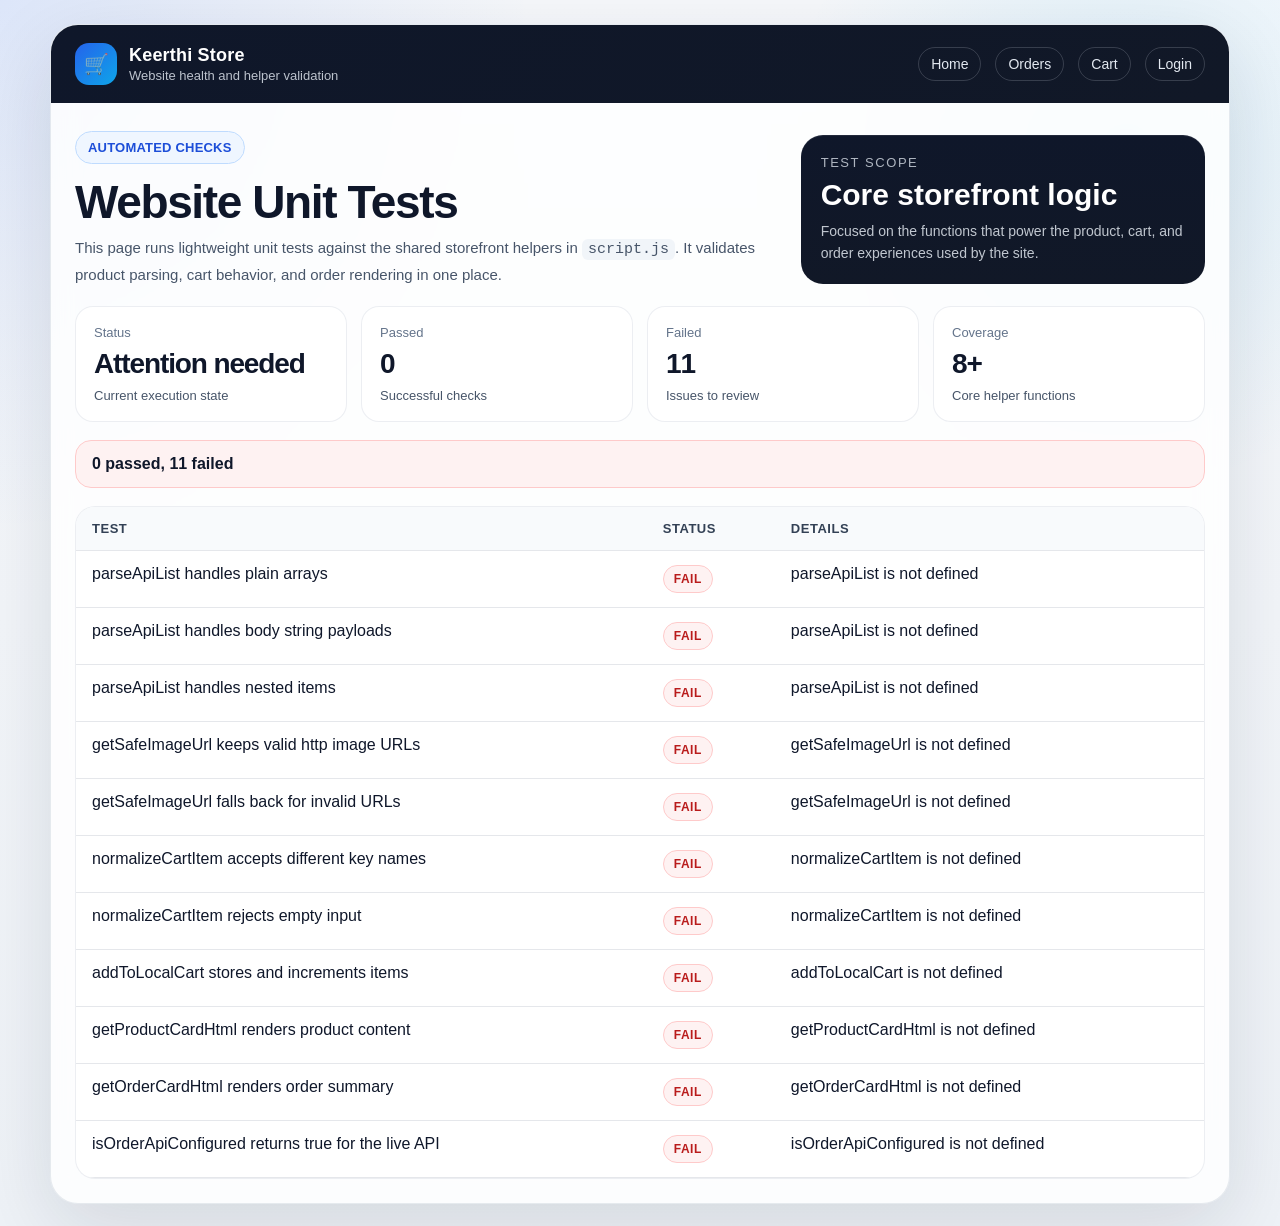
==== frontend/website.test.html @ f7f2662a "Initial clean commit" ====
<!DOCTYPE html>
<html>
<head>
    <meta charset="UTF-8">
    <meta name="viewport" content="width=device-width, initial-scale=1.0">
    <title>Website Unit Tests</title>
    <meta name="color-scheme" content="light">
    <style>
        body {
            font-family: Aptos, "Segoe UI Variable Display", "Segoe UI", sans-serif;
            margin: 0;
            min-height: 100vh;
            color: #0f172a;
            background:
                radial-gradient(circle at top left, rgba(37, 99, 235, 0.12), transparent 30%),
                radial-gradient(circle at 88% 12%, rgba(14, 165, 233, 0.1), transparent 22%),
                linear-gradient(180deg, #f6f8fb 0%, #eef2f7 100%);
        }

        .panel {
            max-width: 1180px;
            margin: 0 auto;
            padding: 24px;
        }

        .shell {
            background: rgba(255, 255, 255, 0.82);
            border: 1px solid rgba(148, 163, 184, 0.22);
            border-radius: 28px;
            box-shadow: 0 24px 80px rgba(15, 23, 42, 0.12);
            overflow: hidden;
            backdrop-filter: blur(14px);
        }

        .topbar {
            display: flex;
            justify-content: space-between;
            align-items: center;
            gap: 16px;
            padding: 18px 24px;
            background: linear-gradient(135deg, #0f172a 0%, #111827 100%);
            color: #fff;
        }

        .brand {
            display: flex;
            align-items: center;
            gap: 12px;
        }

        .brand-mark {
            width: 42px;
            height: 42px;
            border-radius: 14px;
            background: linear-gradient(135deg, #2563eb 0%, #0ea5e9 100%);
            display: grid;
            place-items: center;
            font-size: 20px;
        }

        .brand-text h1 {
            margin: 0;
            font-size: 18px;
            letter-spacing: 0.2px;
        }

        .brand-text p {
            margin: 2px 0 0;
            color: rgba(226, 232, 240, 0.82);
            font-size: 13px;
        }

        .toplinks {
            display: flex;
            gap: 14px;
            flex-wrap: wrap;
        }

        .toplinks a {
            color: #e2e8f0;
            text-decoration: none;
            font-size: 14px;
            padding: 8px 12px;
            border-radius: 999px;
            border: 1px solid rgba(226, 232, 240, 0.18);
            transition: 0.2s ease;
        }

        .toplinks a:hover {
            background: rgba(255, 255, 255, 0.08);
        }

        .hero {
            padding: 28px 24px 18px;
            display: grid;
            grid-template-columns: 1.4fr 0.8fr;
            gap: 18px;
            align-items: center;
        }

        .eyebrow {
            display: inline-flex;
            align-items: center;
            gap: 8px;
            padding: 8px 12px;
            border-radius: 999px;
            background: #eff6ff;
            color: #1d4ed8;
            border: 1px solid #bfdbfe;
            font-size: 13px;
            font-weight: 700;
            letter-spacing: 0.2px;
            text-transform: uppercase;
        }

        .hero h2 {
            margin: 14px 0 10px;
            font-size: clamp(30px, 4vw, 46px);
            line-height: 1.05;
            letter-spacing: -0.03em;
            color: #0f172a;
        }

        .hero p {
            margin: 0;
            max-width: 760px;
            color: #475569;
            line-height: 1.65;
            font-size: 15px;
        }

        .hero-card {
            background: linear-gradient(180deg, #0f172a 0%, #111827 100%);
            color: #fff;
            border-radius: 22px;
            padding: 20px;
            box-shadow: inset 0 1px 0 rgba(255, 255, 255, 0.08);
        }

        .hero-card .label {
            color: rgba(226, 232, 240, 0.76);
            font-size: 13px;
            text-transform: uppercase;
            letter-spacing: 0.12em;
        }

        .hero-card .value {
            margin-top: 8px;
            font-size: 30px;
            font-weight: 800;
        }

        .hero-card .subvalue {
            margin-top: 8px;
            color: rgba(226, 232, 240, 0.84);
            line-height: 1.6;
            font-size: 14px;
        }

        .stats {
            display: grid;
            grid-template-columns: repeat(4, minmax(0, 1fr));
            gap: 14px;
            padding: 0 24px 18px;
        }

        .stat-card {
            background: rgba(255, 255, 255, 0.9);
            border: 1px solid rgba(148, 163, 184, 0.18);
            border-radius: 18px;
            padding: 18px;
        }

        .stat-label {
            color: #64748b;
            font-size: 13px;
            margin-bottom: 8px;
        }

        .stat-value {
            font-size: 28px;
            font-weight: 800;
            letter-spacing: -0.04em;
            color: #0f172a;
        }

        .stat-note {
            margin-top: 8px;
            color: #475569;
            font-size: 13px;
        }

        .content {
            padding: 0 24px 24px;
        }

        .summary {
            padding: 14px 16px;
            border-radius: 16px;
            background: #eff6ff;
            border: 1px solid #bfdbfe;
            margin-bottom: 18px;
            font-weight: 700;
        }

        .table-wrap {
            overflow: hidden;
            border-radius: 20px;
            border: 1px solid rgba(148, 163, 184, 0.18);
            background: #fff;
        }

        table {
            width: 100%;
            border-collapse: collapse;
        }

        th, td {
            text-align: left;
            padding: 14px 16px;
            border-bottom: 1px solid #e5e7eb;
            vertical-align: top;
        }

        th {
            background: #f8fafc;
            color: #334155;
            font-size: 13px;
            text-transform: uppercase;
            letter-spacing: 0.04em;
        }

        .pass {
            color: #166534;
            font-weight: 700;
        }

        .fail {
            color: #b91c1c;
            font-weight: 700;
        }

        .badge {
            display: inline-flex;
            align-items: center;
            gap: 8px;
            padding: 6px 10px;
            border-radius: 999px;
            font-size: 12px;
            font-weight: 800;
            letter-spacing: 0.04em;
            text-transform: uppercase;
        }

        .badge.pass {
            background: #ecfdf5;
            border: 1px solid #bbf7d0;
        }

        .badge.fail {
            background: #fef2f2;
            border: 1px solid #fecaca;
        }

        code {
            background: #f1f5f9;
            padding: 2px 6px;
            border-radius: 6px;
            font-family: "Cascadia Mono", Consolas, monospace;
        }

        @media (max-width: 900px) {
            .hero, .stats {
                grid-template-columns: 1fr;
            }
        }

        @media (max-width: 640px) {
            .panel {
                padding: 14px;
            }

            .topbar,
            .hero,
            .stats,
            .content {
                padding-left: 16px;
                padding-right: 16px;
            }

            th, td {
                padding: 12px 10px;
                font-size: 14px;
            }
        }
    </style>
</head>
<body>
    <main class="panel">
        <section class="shell">
            <header class="topbar">
                <div class="brand">
                    <div class="brand-mark">🛒</div>
                    <div class="brand-text">
                        <h1>Keerthi Store</h1>
                        <p>Website health and helper validation</p>
                    </div>
                </div>
                <div class="toplinks">
                <a href="index.html">Home</a>
                <a href="orders.html">Orders</a>
                <a href="cart.html">Cart</a>
                <a href="login.html">Login</a>
                </div>
            </header>

            <section class="hero">
                <div>
                    <span class="eyebrow">Automated checks</span>
                    <h2>Website Unit Tests</h2>
                    <p>This page runs lightweight unit tests against the shared storefront helpers in <code>script.js</code>. It validates product parsing, cart behavior, and order rendering in one place.</p>
                </div>
                <aside class="hero-card">
                    <div class="label">Test scope</div>
                    <div class="value">Core storefront logic</div>
                    <div class="subvalue">Focused on the functions that power the product, cart, and order experiences used by the site.</div>
                </aside>
            </section>

            <section class="stats">
                <div class="stat-card">
                    <div class="stat-label">Status</div>
                    <div id="summaryValue" class="stat-value">Running</div>
                    <div class="stat-note">Current execution state</div>
                </div>
                <div class="stat-card">
                    <div class="stat-label">Passed</div>
                    <div id="passedCount" class="stat-value">0</div>
                    <div class="stat-note">Successful checks</div>
                </div>
                <div class="stat-card">
                    <div class="stat-label">Failed</div>
                    <div id="failedCount" class="stat-value">0</div>
                    <div class="stat-note">Issues to review</div>
                </div>
                <div class="stat-card">
                    <div class="stat-label">Coverage</div>
                    <div class="stat-value">8+</div>
                    <div class="stat-note">Core helper functions</div>
                </div>
            </section>

            <section class="content">
                <div id="summary" class="summary">Running tests...</div>
                <div class="table-wrap">
                    <table>
                        <thead>
                            <tr>
                                <th>Test</th>
                                <th>Status</th>
                                <th>Details</th>
                            </tr>
                        </thead>
                        <tbody id="results"></tbody>
                    </table>
                </div>
            </section>
        </section>
    </main>

    <script src="script.js"></script>
    <script>
        (function () {
            const results = [];

            function assert(condition, message) {
                if (!condition) {
                    throw new Error(message);
                }
            }

            function addResult(name, status, details) {
                results.push({ name, status, details });
            }

            function runTest(name, fn) {
                try {
                    fn();
                    addResult(name, 'PASS', '');
                } catch (error) {
                    addResult(name, 'FAIL', error.message);
                }
            }

            const originalLocalStorage = {
                getItem: localStorage.getItem.bind(localStorage),
                setItem: localStorage.setItem.bind(localStorage),
                removeItem: localStorage.removeItem.bind(localStorage)
            };

            try {
                localStorage.removeItem('keerthi_local_cart');

                runTest('parseApiList handles plain arrays', () => {
                    const data = [{ id: 1 }];
                    const result = parseApiList(data);
                    assert(Array.isArray(result), 'Expected an array');
                    assert(result.length === 1, 'Expected one item');
                });

                runTest('parseApiList handles body string payloads', () => {
                    const result = parseApiList({ body: JSON.stringify([{ id: 2 }]) });
                    assert(result.length === 1, 'Expected one parsed item');
                    assert(result[0].id === 2, 'Expected parsed item id 2');
                });

                runTest('parseApiList handles nested items', () => {
                    const result = parseApiList({ items: [{ id: 3 }] });
                    assert(result.length === 1, 'Expected one item from items array');
                });

                runTest('getSafeImageUrl keeps valid http image URLs', () => {
                    const url = getSafeImageUrl('https://example.com/image.png');
                    assert(url === 'https://example.com/image.png', 'Expected the original URL');
                });

                runTest('getSafeImageUrl falls back for invalid URLs', () => {
                    const url = getSafeImageUrl('javascript:alert(1)');
                    assert(url === FALLBACK_IMAGE, 'Expected fallback image');
                });

                runTest('normalizeCartItem accepts different key names', () => {
                    const item = normalizeCartItem({ productId: '42', qty: '3' });
                    assert(item.product_id === '42', 'Expected product_id 42');
                    assert(item.quantity === 3, 'Expected quantity 3');
                });

                runTest('normalizeCartItem rejects empty input', () => {
                    const item = normalizeCartItem({ quantity: 1 });
                    assert(item === null, 'Expected null for missing id');
                });

                runTest('addToLocalCart stores and increments items', () => {
                    localStorage.removeItem('keerthi_local_cart');
                    addToLocalCart('100');
                    addToLocalCart('100');
                    const cart = getLocalCart();
                    assert(cart.length === 1, 'Expected one cart item');
                    assert(cart[0].quantity === 2, 'Expected quantity 2');
                });

                runTest('getProductCardHtml renders product content', () => {
                    const html = getProductCardHtml({ product_id: '7', name: 'Lamp', price: 499, image: '' });
                    assert(html.includes('Lamp'), 'Expected product name');
                    assert(html.includes('Add to Cart'), 'Expected add button');
                });

                runTest('getOrderCardHtml renders order summary', () => {
                    const html = getOrderCardHtml({
                        order_id: 'ORD-1',
                        status: 'PLACED',
                        total_amount: 1200,
                        created_at: '2026-04-16T10:30:00Z',
                        cart_items: [{ name: 'Chair', quantity: 2, price: 600 }]
                    });
                    assert(html.includes('ORD-1'), 'Expected order id');
                    assert(html.includes('PLACED'), 'Expected order status');
                    assert(html.includes('Chair'), 'Expected order item name');
                });

                runTest('isOrderApiConfigured returns true for the live API', () => {
                    assert(isOrderApiConfigured() === true, 'Expected order API to be configured');
                });
            } finally {
                localStorage.removeItem('keerthi_local_cart');
                originalLocalStorage.removeItem('keerthi_local_cart');
            }

            const passed = results.filter(result => result.status === 'PASS').length;
            const failed = results.length - passed;

            document.getElementById('summary').textContent = `${passed} passed, ${failed} failed`;
            document.getElementById('summary').style.background = failed === 0 ? '#ecfdf5' : '#fef2f2';
            document.getElementById('summary').style.borderColor = failed === 0 ? '#bbf7d0' : '#fecaca';
            document.getElementById('summaryValue').textContent = failed === 0 ? 'Healthy' : 'Attention needed';
            document.getElementById('passedCount').textContent = String(passed);
            document.getElementById('failedCount').textContent = String(failed);

            document.getElementById('results').innerHTML = results.map(result => `
                <tr>
                    <td>${result.name}</td>
                    <td><span class="badge ${result.status === 'PASS' ? 'pass' : 'fail'}">${result.status}</span></td>
                    <td>${result.details || '-'}</td>
                </tr>
            `).join('');
        })();
    </script>
</body>
</html>
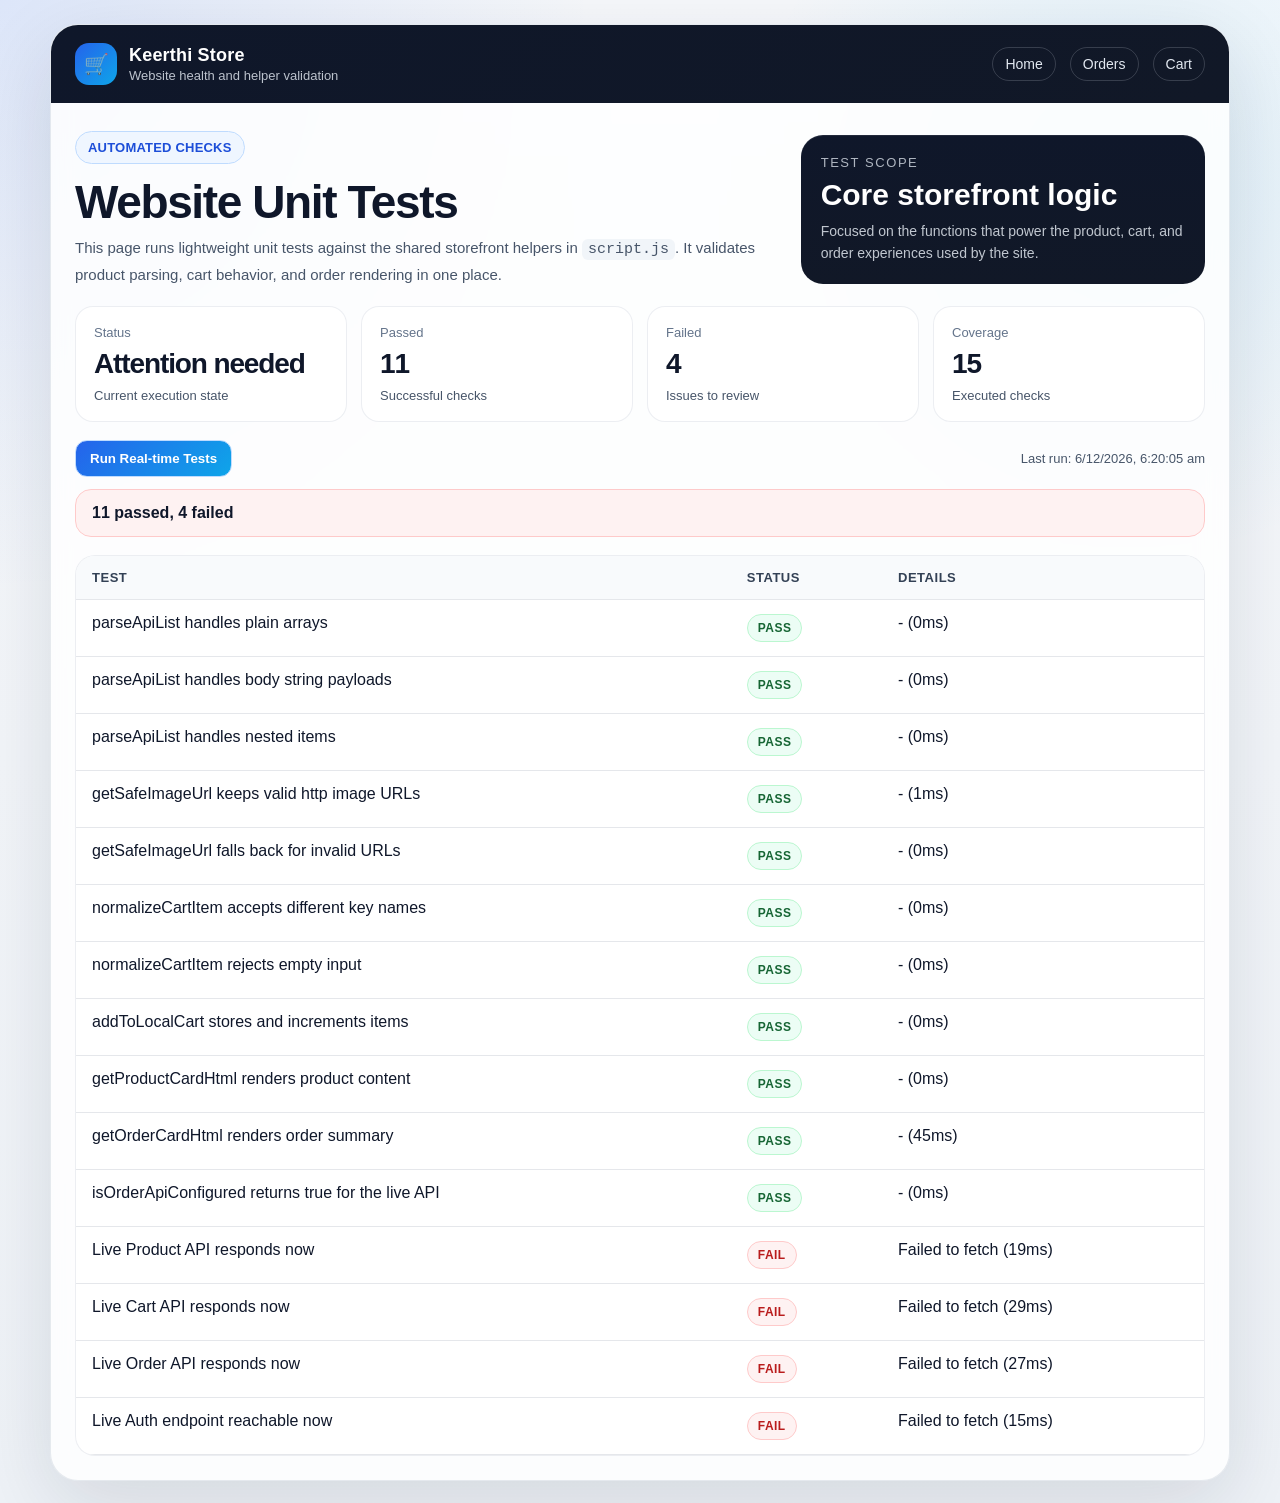
==== commit 9f457499: "Add authentication, cart updates, frontend pages and terraform changes" ====
--- a/frontend/website.test.html
+++ b/frontend/website.test.html
@@ -194,6 +194,35 @@
             padding: 0 24px 24px;
         }
 
+        .actions {
+            display: flex;
+            justify-content: space-between;
+            align-items: center;
+            gap: 12px;
+            margin-bottom: 12px;
+            flex-wrap: wrap;
+        }
+
+        .run-btn {
+            border: 1px solid #bfdbfe;
+            background: linear-gradient(135deg, #2563eb 0%, #0ea5e9 100%);
+            color: #fff;
+            padding: 10px 14px;
+            border-radius: 12px;
+            font-weight: 700;
+            cursor: pointer;
+        }
+
+        .run-btn:disabled {
+            opacity: 0.7;
+            cursor: not-allowed;
+        }
+
+        .run-meta {
+            font-size: 13px;
+            color: #475569;
+        }
+
         .summary {
             padding: 14px 16px;
             border-radius: 16px;
@@ -310,7 +339,6 @@
                 <a href="index.html">Home</a>
                 <a href="orders.html">Orders</a>
                 <a href="cart.html">Cart</a>
-                <a href="login.html">Login</a>
                 </div>
             </header>
 
@@ -345,12 +373,16 @@
                 </div>
                 <div class="stat-card">
                     <div class="stat-label">Coverage</div>
-                    <div class="stat-value">8+</div>
-                    <div class="stat-note">Core helper functions</div>
+                    <div id="coverageCount" class="stat-value">0</div>
+                    <div class="stat-note">Executed checks</div>
                 </div>
             </section>
 
             <section class="content">
+                <div class="actions">
+                    <button id="runNow" class="run-btn" type="button">Run Real-time Tests</button>
+                    <div id="lastRun" class="run-meta">Last run: not started</div>
+                </div>
                 <div id="summary" class="summary">Running tests...</div>
                 <div class="table-wrap">
                     <table>
@@ -368,10 +400,18 @@
         </section>
     </main>
 
-    <script src="script.js"></script>
+    <script src="js/script.js"></script>
     <script>
         (function () {
             const results = [];
+            const runButton = document.getElementById('runNow');
+            const summaryEl = document.getElementById('summary');
+            const summaryValueEl = document.getElementById('summaryValue');
+            const passedCountEl = document.getElementById('passedCount');
+            const failedCountEl = document.getElementById('failedCount');
+            const coverageCountEl = document.getElementById('coverageCount');
+            const resultsEl = document.getElementById('results');
+            const lastRunEl = document.getElementById('lastRun');
 
             function assert(condition, message) {
                 if (!condition) {
@@ -379,68 +419,106 @@
                 }
             }
 
-            function addResult(name, status, details) {
-                results.push({ name, status, details });
-            }
-
-            function runTest(name, fn) {
+            function addResult(name, status, details, durationMs) {
+                results.push({ name, status, details, durationMs });
+            }
+
+            async function runTest(name, fn) {
+                const start = performance.now();
                 try {
-                    fn();
-                    addResult(name, 'PASS', '');
+                    await fn();
+                    addResult(name, 'PASS', '', Math.round(performance.now() - start));
                 } catch (error) {
-                    addResult(name, 'FAIL', error.message);
+                    addResult(name, 'FAIL', error.message, Math.round(performance.now() - start));
                 }
             }
 
-            const originalLocalStorage = {
-                getItem: localStorage.getItem.bind(localStorage),
-                setItem: localStorage.setItem.bind(localStorage),
-                removeItem: localStorage.removeItem.bind(localStorage)
-            };
-
-            try {
+            async function expectApiResponse(url, options) {
+                const response = await fetch(url, options || {});
+                if (!response.ok) {
+                    throw new Error(`HTTP ${response.status}`);
+                }
+
+                try {
+                    await response.json();
+                } catch (error) {
+                    // Response can be empty for some endpoints; no-op.
+                }
+
+                return response;
+            }
+
+            function renderResults() {
+                const passed = results.filter(result => result.status === 'PASS').length;
+                const failed = results.length - passed;
+
+                summaryEl.textContent = `${passed} passed, ${failed} failed`;
+                summaryEl.style.background = failed === 0 ? '#ecfdf5' : '#fef2f2';
+                summaryEl.style.borderColor = failed === 0 ? '#bbf7d0' : '#fecaca';
+                summaryValueEl.textContent = failed === 0 ? 'Healthy' : 'Attention needed';
+                passedCountEl.textContent = String(passed);
+                failedCountEl.textContent = String(failed);
+                coverageCountEl.textContent = String(results.length);
+
+                resultsEl.innerHTML = results.map(result => `
+                    <tr>
+                        <td>${result.name}</td>
+                        <td><span class="badge ${result.status === 'PASS' ? 'pass' : 'fail'}">${result.status}</span></td>
+                        <td>${result.details || '-'} (${result.durationMs}ms)</td>
+                    </tr>
+                `).join('');
+            }
+
+            async function runAllTests() {
+                runButton.disabled = true;
+                runButton.textContent = 'Running...';
+                results.length = 0;
+                summaryEl.textContent = 'Running tests...';
+                summaryEl.style.background = '#eff6ff';
+                summaryEl.style.borderColor = '#bfdbfe';
+
                 localStorage.removeItem('keerthi_local_cart');
 
-                runTest('parseApiList handles plain arrays', () => {
+                await runTest('parseApiList handles plain arrays', async () => {
                     const data = [{ id: 1 }];
                     const result = parseApiList(data);
                     assert(Array.isArray(result), 'Expected an array');
                     assert(result.length === 1, 'Expected one item');
                 });
 
-                runTest('parseApiList handles body string payloads', () => {
+                await runTest('parseApiList handles body string payloads', async () => {
                     const result = parseApiList({ body: JSON.stringify([{ id: 2 }]) });
                     assert(result.length === 1, 'Expected one parsed item');
                     assert(result[0].id === 2, 'Expected parsed item id 2');
                 });
 
-                runTest('parseApiList handles nested items', () => {
+                await runTest('parseApiList handles nested items', async () => {
                     const result = parseApiList({ items: [{ id: 3 }] });
                     assert(result.length === 1, 'Expected one item from items array');
                 });
 
-                runTest('getSafeImageUrl keeps valid http image URLs', () => {
+                await runTest('getSafeImageUrl keeps valid http image URLs', async () => {
                     const url = getSafeImageUrl('https://example.com/image.png');
                     assert(url === 'https://example.com/image.png', 'Expected the original URL');
                 });
 
-                runTest('getSafeImageUrl falls back for invalid URLs', () => {
+                await runTest('getSafeImageUrl falls back for invalid URLs', async () => {
                     const url = getSafeImageUrl('javascript:alert(1)');
                     assert(url === FALLBACK_IMAGE, 'Expected fallback image');
                 });
 
-                runTest('normalizeCartItem accepts different key names', () => {
+                await runTest('normalizeCartItem accepts different key names', async () => {
                     const item = normalizeCartItem({ productId: '42', qty: '3' });
                     assert(item.product_id === '42', 'Expected product_id 42');
                     assert(item.quantity === 3, 'Expected quantity 3');
                 });
 
-                runTest('normalizeCartItem rejects empty input', () => {
+                await runTest('normalizeCartItem rejects empty input', async () => {
                     const item = normalizeCartItem({ quantity: 1 });
                     assert(item === null, 'Expected null for missing id');
                 });
 
-                runTest('addToLocalCart stores and increments items', () => {
+                await runTest('addToLocalCart stores and increments items', async () => {
                     localStorage.removeItem('keerthi_local_cart');
                     addToLocalCart('100');
                     addToLocalCart('100');
@@ -449,13 +527,13 @@
                     assert(cart[0].quantity === 2, 'Expected quantity 2');
                 });
 
-                runTest('getProductCardHtml renders product content', () => {
+                await runTest('getProductCardHtml renders product content', async () => {
                     const html = getProductCardHtml({ product_id: '7', name: 'Lamp', price: 499, image: '' });
                     assert(html.includes('Lamp'), 'Expected product name');
                     assert(html.includes('Add to Cart'), 'Expected add button');
                 });
 
-                runTest('getOrderCardHtml renders order summary', () => {
+                await runTest('getOrderCardHtml renders order summary', async () => {
                     const html = getOrderCardHtml({
                         order_id: 'ORD-1',
                         status: 'PLACED',
@@ -468,31 +546,41 @@
                     assert(html.includes('Chair'), 'Expected order item name');
                 });
 
-                runTest('isOrderApiConfigured returns true for the live API', () => {
+                await runTest('isOrderApiConfigured returns true for the live API', async () => {
                     assert(isOrderApiConfigured() === true, 'Expected order API to be configured');
                 });
-            } finally {
+
+                await runTest('Live Product API responds now', async () => {
+                    await expectApiResponse(PRODUCT);
+                });
+
+                await runTest('Live Cart API responds now', async () => {
+                    await expectApiResponse(CART);
+                });
+
+                await runTest('Live Order API responds now', async () => {
+                    await expectApiResponse(ORDER);
+                });
+
+                await runTest('Live Auth endpoint reachable now', async () => {
+                    const response = await fetch(`${AUTH}/me`, {
+                        method: 'GET',
+                        credentials: 'include'
+                    });
+                    if (!(response.ok || response.status === 401 || response.status === 403)) {
+                        throw new Error(`HTTP ${response.status}`);
+                    }
+                });
+
                 localStorage.removeItem('keerthi_local_cart');
-                originalLocalStorage.removeItem('keerthi_local_cart');
-            }
-
-            const passed = results.filter(result => result.status === 'PASS').length;
-            const failed = results.length - passed;
-
-            document.getElementById('summary').textContent = `${passed} passed, ${failed} failed`;
-            document.getElementById('summary').style.background = failed === 0 ? '#ecfdf5' : '#fef2f2';
-            document.getElementById('summary').style.borderColor = failed === 0 ? '#bbf7d0' : '#fecaca';
-            document.getElementById('summaryValue').textContent = failed === 0 ? 'Healthy' : 'Attention needed';
-            document.getElementById('passedCount').textContent = String(passed);
-            document.getElementById('failedCount').textContent = String(failed);
-
-            document.getElementById('results').innerHTML = results.map(result => `
-                <tr>
-                    <td>${result.name}</td>
-                    <td><span class="badge ${result.status === 'PASS' ? 'pass' : 'fail'}">${result.status}</span></td>
-                    <td>${result.details || '-'}</td>
-                </tr>
-            `).join('');
+                renderResults();
+                lastRunEl.textContent = `Last run: ${new Date().toLocaleString('en-IN')}`;
+                runButton.disabled = false;
+                runButton.textContent = 'Run Real-time Tests';
+            }
+
+            runButton.addEventListener('click', runAllTests);
+            runAllTests();
         })();
     </script>
 </body>
